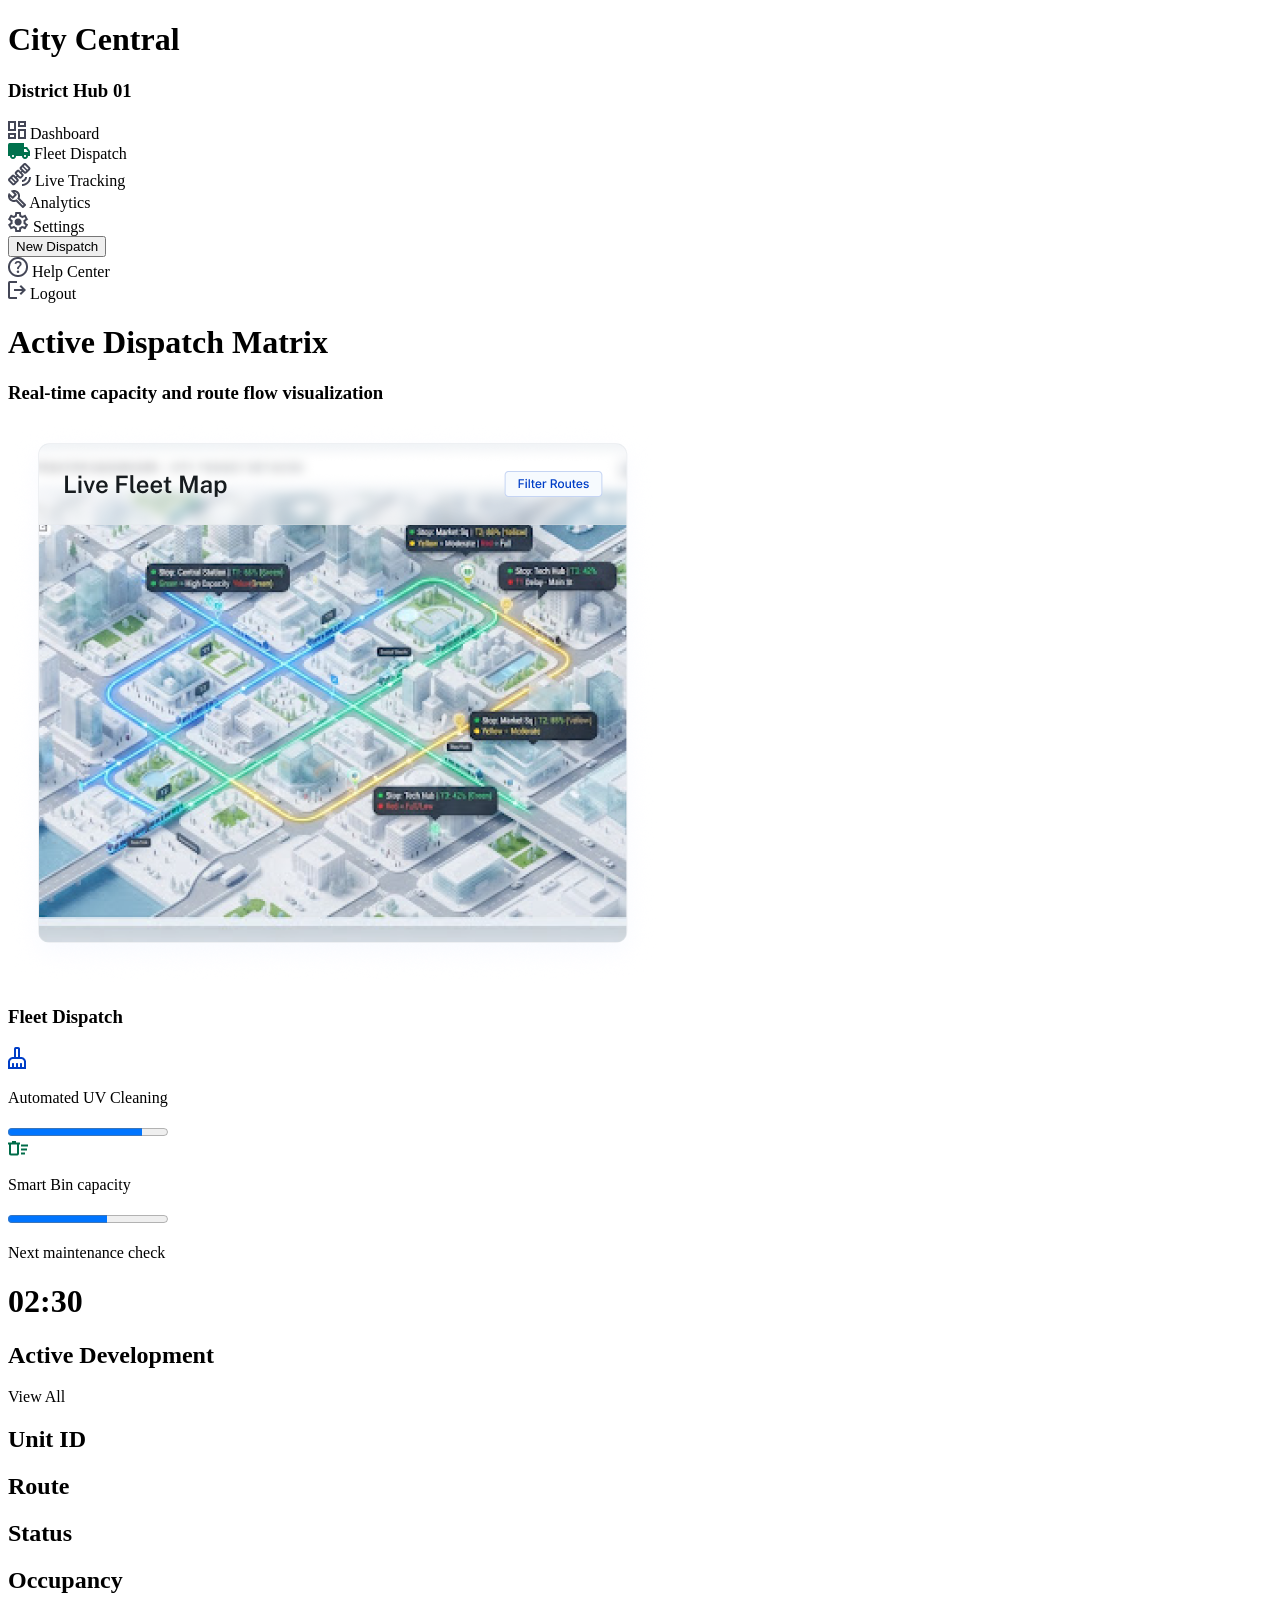
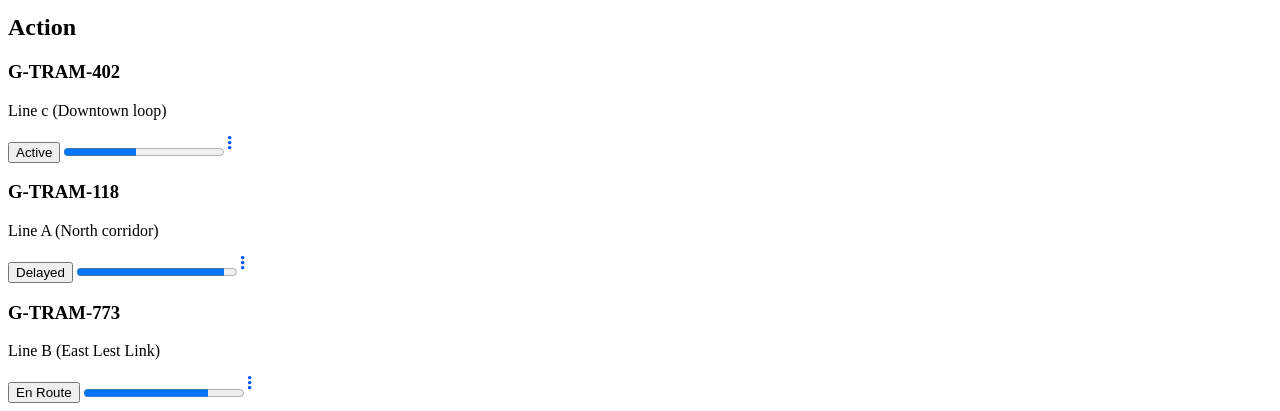
==== Transit-flow-main/deployment.html @ 57418cab "first commit" ====
<!DOCTYPE html>
<html lang="en">

<head>
    <meta charset="UTF-8">
    <meta name="viewport" content="width=device-width, initial-scale=1.0">
    <title>Hub 01</title>
</head>

<body>
    <div>
        <div>
            <h1>City Central</h1>
            <h3>District Hub 01</h3>
        </div>
        <div>
            <img src="./images/squares.png">
            <a>Dashboard</a>
        </div>
        <div>
            <img src="./images/truck.png">
            <a>Fleet Dispatch</a>
        </div>
        <div>
            <img src="./images/signal.png">
            <a>Live Tracking</a>
        </div>
        <div>
            <img src="./images/wrench.png">
            <a>Analytics</a>
        </div>
        <div>
            <img src="./images/settings.png">
            <a>Settings</a>
        </div>
        <div>
            <button>New Dispatch</button>
        </div>
        <div>
            <img src="./images/question mark.png">
            <a>Help Center</a>
        </div>
        <div>
            <img src="./images/exit.png">
            <a>Logout</a>
        </div>
    </div>
    <div>
        <div>
            <h1>Active Dispatch Matrix</h1>
            <h3>Real-time capacity and route flow visualization</h3>
        </div>
        <div>
            <img src="./images/live map.png">
        </div>
        <div>
            <h3>Fleet Dispatch</h3>
        </div>
        <div>
            <img src="./images/brush.png">
            <p>Automated UV Cleaning</p>
            <progress value="84" max="100"></progress>
        </div>
        <div>
            <img src="./images/trashcan.png">
            <p>Smart Bin capacity</p>
            <progress value="62" max="100"></progress>
        </div>
        <div>
            <p>Next maintenance check</p>
            </p>
            <h1>02:30</h1>
        </div>
        <div>
            <h2>Active Development</h2>
            <a> View All</a>
        </div>
        <div>
            <h2>Unit ID</h2>
        </div>
        <div>
            <h2>Route</h2>
        </div>
        <div>
            <h2>Status</h2>
        </div>
        <div>
            <h2>Occupancy</h2>
        </div>
        <div>
            <h2>Action</h2>
        </div>
        <div>
            <h3>G-TRAM-402</h3>
            <p>Line c (Downtown loop)</p>
            <button>Active</button>
            <progress value="45" max="100"></progress>
            <img src="./images/more.png">
        </div>
        <div>
            <h3>G-TRAM-118</h3>
            <p>Line A (North corridor)</p>
            <button>Delayed</button>
            <progress value="92" max="100"></progress>
            <img src="./images/more.png">
        </div>
        <div>
            <h3>G-TRAM-773</h3>
            <p>Line B (East Lest Link)</p>
            <button>En Route</button>
            <progress value="78" max="100"></progress>
            <img src="./images/more.png">
        </div>
    </div>
</body>

</html>
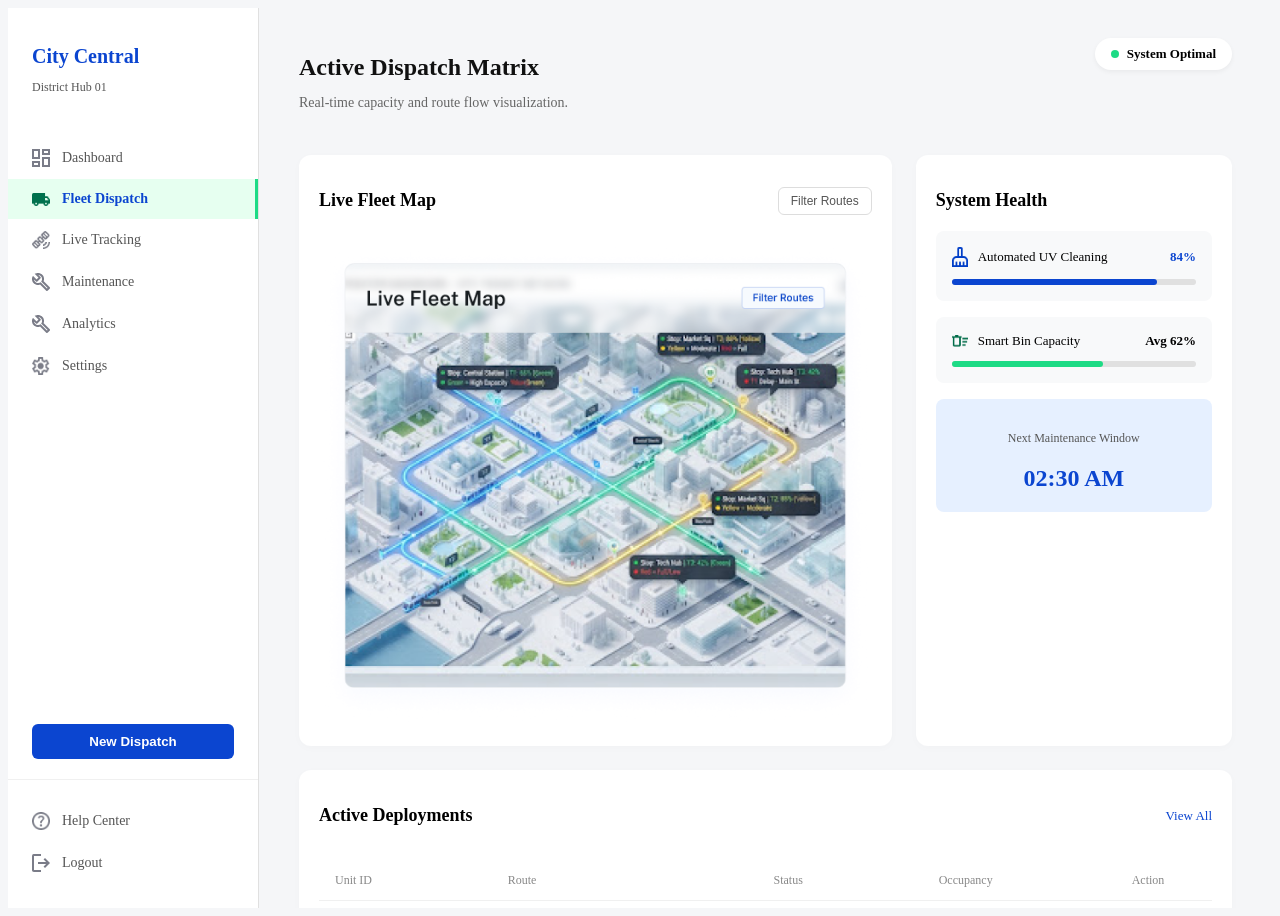
==== commit 2f0fdda2: "my demo day project" ====
--- a/Transit-flow-main/deployment.html
+++ b/Transit-flow-main/deployment.html
@@ -4,112 +4,142 @@
 <head>
     <meta charset="UTF-8">
     <meta name="viewport" content="width=device-width, initial-scale=1.0">
-    <title>Hub 01</title>
+    <title>Hub 01 Deployment</title>
+    <link rel="stylesheet" type="text/css" href="style.css">
 </head>
 
-<body>
-    <div>
-        <div>
-            <h1>City Central</h1>
-            <h3>District Hub 01</h3>
+<body class="dashboard-body">
+    <div class="sidebar">
+        <div class="sidebar-header">
+            <h1 class="sidebar-title">City Central</h1>
+            <h3 class="sidebar-subtitle">District Hub 01</h3>
         </div>
-        <div>
-            <img src="./images/squares.png">
-            <a>Dashboard</a>
+        <div class="sidebar-nav">
+            <a class="sidebar-link"><img class="sidebar-icon" src="./images/squares.png"> Dashboard</a>
+            <a class="sidebar-link active"><img class="sidebar-icon" src="./images/truck.png"> Fleet Dispatch</a>
+            <a class="sidebar-link"><img class="sidebar-icon" src="./images/signal.png"> Live Tracking</a>
+            <a class="sidebar-link"><img class="sidebar-icon" src="./images/wrench.png"> Maintenance</a>
+            <a class="sidebar-link"><img class="sidebar-icon" src="./images/wrench.png"> Analytics</a>
+            <a class="sidebar-link"><img class="sidebar-icon" src="./images/settings.png"> Settings</a>
         </div>
-        <div>
-            <img src="./images/truck.png">
-            <a>Fleet Dispatch</a>
+        <div class="sidebar-actions">
+            <button class="btn-primary sidebar-btn">New Dispatch</button>
         </div>
-        <div>
-            <img src="./images/signal.png">
-            <a>Live Tracking</a>
-        </div>
-        <div>
-            <img src="./images/wrench.png">
-            <a>Analytics</a>
-        </div>
-        <div>
-            <img src="./images/settings.png">
-            <a>Settings</a>
-        </div>
-        <div>
-            <button>New Dispatch</button>
-        </div>
-        <div>
-            <img src="./images/question mark.png">
-            <a>Help Center</a>
-        </div>
-        <div>
-            <img src="./images/exit.png">
-            <a>Logout</a>
+        <div class="sidebar-footer">
+            <a class="sidebar-link"><img class="sidebar-icon" src="./images/question mark.png"> Help Center</a>
+            <a class="sidebar-link"><img class="sidebar-icon" src="./images/exit.png"> Logout</a>
         </div>
     </div>
-    <div>
-        <div>
-            <h1>Active Dispatch Matrix</h1>
-            <h3>Real-time capacity and route flow visualization</h3>
+
+    <div class="main-content">
+        <div class="header-row">
+            <div>
+                <h1 class="page-title">Active Dispatch Matrix</h1>
+                <p class="page-subtitle">Real-time capacity and route flow visualization.</p>
+            </div>
+            <div class="status-badge system-optimal">
+                <span class="dot green-dot"></span> System Optimal
+            </div>
         </div>
-        <div>
-            <img src="./images/live map.png">
+
+        <div class="dashboard-grid">
+            <div class="main-panel">
+                <div class="panel-header">
+                    <h2>Live Fleet Map</h2>
+                    <button class="btn-outline">Filter Routes</button>
+                </div>
+                <img class="map-image" src="./images/live map.png" style="width: 100%; border-radius: 8px;">
+            </div>
+
+            <div class="side-panel">
+                <h2>System Health</h2>
+                <div class="health-card">
+                    <div class="health-card-header">
+                        <img src="./images/brush.png" class="health-icon">
+                        <span>Automated UV Cleaning</span>
+                        <span class="health-value blue">84%</span>
+                    </div>
+                    <div class="progress-bar-bg">
+                        <div class="progress-bar-fill blue" style="width: 84%;"></div>
+                    </div>
+                </div>
+                <div class="health-card">
+                    <div class="health-card-header">
+                        <img src="./images/trashcan.png" class="health-icon">
+                        <span>Smart Bin Capacity</span>
+                        <span class="health-value">Avg 62%</span>
+                    </div>
+                    <div class="progress-bar-bg">
+                        <div class="progress-bar-fill green" style="width: 62%;"></div>
+                    </div>
+                </div>
+                <div class="info-card blue-bg">
+                    <p>Next Maintenance Window</p>
+                    <h2>02:30 AM</h2>
+                </div>
+            </div>
         </div>
-        <div>
-            <h3>Fleet Dispatch</h3>
-        </div>
-        <div>
-            <img src="./images/brush.png">
-            <p>Automated UV Cleaning</p>
-            <progress value="84" max="100"></progress>
-        </div>
-        <div>
-            <img src="./images/trashcan.png">
-            <p>Smart Bin capacity</p>
-            <progress value="62" max="100"></progress>
-        </div>
-        <div>
-            <p>Next maintenance check</p>
-            </p>
-            <h1>02:30</h1>
-        </div>
-        <div>
-            <h2>Active Development</h2>
-            <a> View All</a>
-        </div>
-        <div>
-            <h2>Unit ID</h2>
-        </div>
-        <div>
-            <h2>Route</h2>
-        </div>
-        <div>
-            <h2>Status</h2>
-        </div>
-        <div>
-            <h2>Occupancy</h2>
-        </div>
-        <div>
-            <h2>Action</h2>
-        </div>
-        <div>
-            <h3>G-TRAM-402</h3>
-            <p>Line c (Downtown loop)</p>
-            <button>Active</button>
-            <progress value="45" max="100"></progress>
-            <img src="./images/more.png">
-        </div>
-        <div>
-            <h3>G-TRAM-118</h3>
-            <p>Line A (North corridor)</p>
-            <button>Delayed</button>
-            <progress value="92" max="100"></progress>
-            <img src="./images/more.png">
-        </div>
-        <div>
-            <h3>G-TRAM-773</h3>
-            <p>Line B (East Lest Link)</p>
-            <button>En Route</button>
-            <progress value="78" max="100"></progress>
-            <img src="./images/more.png">
+
+        <div class="table-section">
+            <div class="table-header">
+                <h2>Active Deployments</h2>
+                <a class="view-all">View All</a>
+            </div>
+            <table class="data-table">
+                <thead>
+                    <tr>
+                        <th>Unit ID</th>
+                        <th>Route</th>
+                        <th>Status</th>
+                        <th>Occupancy</th>
+                        <th>Action</th>
+                    </tr>
+                </thead>
+                <tbody>
+                    <tr>
+                        <td><strong>G-TRAM-402</strong></td>
+                        <td>Line C (Downtown Loop)</td>
+                        <td><span class="badge badge-active"><span class="dot green-dot"></span> Active</span></td>
+                        <td>
+                            <div class="occupancy-cell">
+                                <div class="progress-bar-bg small">
+                                    <div class="progress-bar-fill green" style="width: 45%;"></div>
+                                </div>
+                                <span>45%</span>
+                            </div>
+                        </td>
+                        <td><img class="action-icon" src="./images/more.png"></td>
+                    </tr>
+                    <tr>
+                        <td><strong>G-TRAM-118</strong></td>
+                        <td>Line A (North Corridor)</td>
+                        <td><span class="badge badge-delayed"><span class="dot red-dot"></span> Delayed</span></td>
+                        <td>
+                            <div class="occupancy-cell">
+                                <div class="progress-bar-bg small">
+                                    <div class="progress-bar-fill red" style="width: 92%;"></div>
+                                </div>
+                                <span>92%</span>
+                            </div>
+                        </td>
+                        <td><img class="action-icon" src="./images/more.png"></td>
+                    </tr>
+                    <tr>
+                        <td><strong>G-TRAM-773</strong></td>
+                        <td>Line B (East West Link)</td>
+                        <td><span class="badge badge-enroute"><span class="dot blue-dot"></span> En Route</span></td>
+                        <td>
+                            <div class="occupancy-cell">
+                                <div class="progress-bar-bg small">
+                                    <div class="progress-bar-fill yellow" style="width: 78%;"></div>
+                                </div>
+                                <span>78%</span>
+                            </div>
+                        </td>
+                        <td><img class="action-icon" src="./images/more.png"></td>
+                    </tr>
+                </tbody>
+            </table>
         </div>
     </div>
 </body>
--- a/Transit-flow-main/style.css
+++ b/Transit-flow-main/style.css
@@ -0,0 +1,520 @@
+@import url('https://fonts.googleapis.com/css2?family=Inter:wght@400;500;600;700&display=swap');
+
+.navbar-section {
+    display: flex;
+    justify-content: space-between;
+    align-items: center;
+    padding: 20px 5%;
+    border-bottom: 1px solid #f0f0f0;
+}
+
+.logo {
+    color: #0b45d0;
+    font-size: 24px;
+    font-weight: 700;
+}
+
+.nav-links {
+    font-family: 'Inter', sans-serif;
+    font-size: 20px;
+    font-weight: 400;
+    color: black;
+    margin-left: 20px;
+}
+
+.btn-primary {
+    background-color: #0b45d0;
+    color: white;
+    border: none;
+    padding: 10px 20px;
+    border-radius: 6px;
+    font-weight: 600;
+    cursor: pointer;
+}
+
+.hero-section {
+    display: flex;
+    align-items: center;
+    justify-content: space-between;
+    padding: 60px 5%;
+    background-color: #fafbfc;
+}
+
+.hero-content {
+    flex: 1;
+    max-width: 500px;
+}
+
+.pill {
+    display: flex;
+    align-items: center;
+    gap: 8px;
+    background-color: #ffffff;
+    padding: 8px 16px;
+    border-radius: 20px;
+    box-shadow: 0 2px 10px rgba(0,0,0,0.05);
+    width: fit-content;
+    margin-bottom: 24px;
+    font-size: 12px;
+    font-weight: 600;
+    color: #555;
+}
+
+.hero-icon {
+    width: 16px;
+}
+
+.hero-title {
+    font-size: 48px;
+    line-height: 1.2;
+    margin-bottom: 20px;
+    color: #111;
+}
+
+.hero-description {
+    color: #555;
+    font-size: 16px;
+    line-height: 1.6;
+    margin-bottom: 30px;
+}
+
+.hero-actions {
+    display: flex;
+    align-items: center;
+    gap: 20px;
+}
+
+.btn-secondary {
+    color:#111;
+}
+
+.play-btn-container {
+    display: flex;
+    align-items: center;
+    gap: 10px;
+    font-weight: 600;
+    font-size: 14px;
+    cursor: pointer;
+    background-color: white;
+    padding: 10px 16px;
+    border-radius: 8px;
+    box-shadow: 0 2px 10px rgba(0,0,0,0.05);
+}
+
+.play-icon {
+    width: 20px;
+}
+
+.hero-image-container {
+    flex: 1;
+    display: flex;
+    justify-content: flex-end;
+}
+
+.hero-main-image {
+    max-width: 100%;
+    border-radius: 12px;
+    box-shadow: 0 20px 40px rgba(0,0,0,0.1);
+}
+
+.features-section {
+    padding: 80px 5%;
+    text-align: center;
+}
+
+.features-header {
+    max-width: 600px;
+    margin: 0 auto 50px auto;
+}
+
+.features-main-title {
+    font-size: 32px;
+    margin-bottom: 16px;
+    color: #111;
+}
+
+.features-main-description {
+    color: #666;
+    font-size: 16px;
+    line-height: 1.5;
+}
+
+.features-cards {
+    display: flex;
+    gap: 30px;
+    justify-content: space-between;
+}
+
+.feature-card {
+    flex: 1;
+    text-align: left;
+    padding: 30px;
+    border-radius: 12px;
+    box-shadow: 0 4px 20px rgba(0,0,0,0.04);
+    background-color: #fff;
+    border: 1px solid #f0f0f0;
+}
+.feature-image {
+    width: 24px;
+}
+
+.feature-title {
+    font-size: 20px;
+    margin-bottom: 12px;
+    color: #222;
+}
+
+.feature-description {
+    color: #666;
+    font-size: 14px;
+    line-height: 1.5;
+    margin-bottom: 20px;
+}
+
+.feature-link {
+    color: #0b45d0;
+    font-weight: 600;
+    font-size: 14px;
+}
+
+.footer-section {
+    display: flex;
+    justify-content: space-between;
+    align-items: center;
+    padding: 40px 5%;
+    border-top: 1px solid #f0f0f0;
+}
+
+.footer-logo {
+    color: #0b45d0;
+    font-size: 20px;
+    margin-bottom: 4px;
+}
+
+.footer-copyright {
+    color: #1b8755;
+    font-size: 12px;
+}
+
+.footer-right {
+    display: flex;
+    gap: 20px;
+}
+
+.footer-link {
+    color: #888;
+    font-size: 12px;
+}
+
+.dashboard-body {
+    display: flex;
+    background-color: #f5f6f8;
+    height: 100vh;
+    overflow: hidden;
+}
+
+.sidebar {
+    width: 250px;
+    background-color: #ffffff;
+    border-right: 1px solid #e0e0e0;
+    display: flex;
+    flex-direction: column;
+    padding: 24px 0;
+}
+
+.sidebar-header {
+    padding: 0 24px 30px 24px;
+}
+
+.sidebar-title {
+    color: #0b45d0;
+    font-size: 20px;
+    margin-bottom: 4px;
+}
+
+.sidebar-subtitle {
+    color: #555;
+    font-size: 12px;
+    font-weight: 500;
+}
+
+.sidebar-nav {
+    display: flex;
+    flex-direction: column;
+    flex: 1;
+}
+
+.sidebar-link {
+    display: flex;
+    align-items: center;
+    gap: 12px;
+    padding: 12px 24px;
+    color: #555;
+    font-size: 14px;
+    font-weight: 500;
+}
+
+.sidebar-link.active {
+    background-color: #e6fff0;
+    color: #0b45d0;
+    font-weight: 600;
+    border-right: 3px solid #1ddb85;
+}
+
+.sidebar-icon {
+    width: 18px;
+    opacity: 0.7;
+}
+
+.sidebar-link.active .sidebar-icon {
+    opacity: 1;
+}
+
+.sidebar-actions {
+    padding: 20px 24px;
+}
+
+.sidebar-btn {
+    width: 100%;
+}
+
+.sidebar-footer {
+    padding-top: 20px;
+    border-top: 1px solid #f0f0f0;
+}
+
+.main-content {
+    flex: 1;
+    padding: 30px 40px;
+    overflow-y: auto;
+}
+
+.header-row {
+    display: flex;
+    justify-content: space-between;
+    align-items: flex-start;
+    margin-bottom: 30px;
+}
+
+.page-title {
+    font-size: 24px;
+    color: #111;
+    margin-bottom: 8px;
+}
+
+.page-subtitle {
+    font-size: 14px;
+    color: #666;
+}
+
+.status-badge {
+    display: flex;
+    align-items: center;
+    gap: 8px;
+    padding: 8px 16px;
+    border-radius: 20px;
+    font-size: 13px;
+    font-weight: 600;
+    background-color: white;
+    box-shadow: 0 2px 5px rgba(0,0,0,0.05);
+}
+
+.dot {
+    width: 8px;
+    height: 8px;
+    border-radius: 50%;
+}
+
+.green-dot { background-color: #1ddb85; }
+.red-dot { background-color: #ff4d4f; }
+.blue-dot { background-color: #0b45d0; }
+
+.dashboard-grid {
+    display: flex;
+    gap: 24px;
+    margin-bottom: 24px;
+}
+
+.main-panel {
+    flex: 2;
+    background-color: white;
+    border-radius: 12px;
+    padding: 20px;
+    box-shadow: 0 2px 10px rgba(0,0,0,0.02);
+}
+
+.side-panel {
+    flex: 1;
+    background-color: white;
+    border-radius: 12px;
+    padding: 20px;
+    box-shadow: 0 2px 10px rgba(0,0,0,0.02);
+}
+
+.panel-header {
+    display: flex;
+    justify-content: space-between;
+    align-items: center;
+    margin-bottom: 20px;
+}
+
+.panel-header h2 {
+    font-size: 18px;
+}
+
+.btn-outline {
+    background: transparent;
+    border: 1px solid #ddd;
+    padding: 6px 12px;
+    border-radius: 6px;
+    font-size: 12px;
+    color: #555;
+    cursor: pointer;
+}
+
+.side-panel h2 {
+    font-size: 18px;
+    margin-bottom: 20px;
+}
+
+.health-card {
+    background-color: #f8f9fa;
+    border-radius: 8px;
+    padding: 16px;
+    margin-bottom: 16px;
+}
+
+.health-card-header {
+    display: flex;
+    align-items: center;
+    gap: 10px;
+    margin-bottom: 12px;
+    font-size: 13px;
+    font-weight: 500;
+}
+
+.health-icon {
+    width: 16px;
+}
+
+.health-value {
+    margin-left: auto;
+    font-weight: 700;
+}
+
+.health-value.blue { color: #0b45d0; }
+
+
+.progress-bar-bg {
+    background-color: #e0e0e0;
+    height: 6px;
+    border-radius: 3px;
+    width: 100%;
+}
+
+.progress-bar-fill {
+    height: 100%;
+    border-radius: 3px;
+}
+
+.progress-bar-fill.blue { background-color: #0b45d0; }
+.progress-bar-fill.green { background-color: #1ddb85; }
+.progress-bar-fill.red { background-color: #ff4d4f; }
+.progress-bar-fill.yellow { background-color: #fadb14; }
+
+.info-card.blue-bg {
+    background-color: #e6f0ff;
+    padding: 20px;
+    border-radius: 8px;
+    text-align: center;
+}
+
+.info-card.blue-bg p {
+    font-size: 12px;
+    color: #555;
+    margin-bottom: 8px;
+}
+
+.info-card.blue-bg h2 {
+    color: #0b45d0;
+    font-size: 24px;
+    margin-bottom: 0;
+}
+
+/* =========================================
+   Table Section
+   ========================================= */
+.table-section {
+    background-color: white;
+    border-radius: 12px;
+    padding: 20px;
+    box-shadow: 0 2px 10px rgba(0,0,0,0.02);
+}
+
+.table-header {
+    display: flex;
+    justify-content: space-between;
+    align-items: center;
+    margin-bottom: 20px;
+}
+
+.table-header h2 {
+    font-size: 18px;
+}
+
+.view-all {
+    color: #0b45d0;
+    font-size: 13px;
+    font-weight: 500;
+}
+
+.data-table {
+    width: 100%;
+    border-collapse: collapse;
+}
+
+.data-table th {
+    text-align: left;
+    padding: 12px 16px;
+    color: #888;
+    font-size: 12px;
+    font-weight: 500;
+    border-bottom: 1px solid #f0f0f0;
+}
+
+.data-table td {
+    padding: 16px;
+    font-size: 14px;
+    color: #333;
+    border-bottom: 1px solid #f9f9f9;
+}
+
+.badge {
+    display: inline-flex;
+    align-items: center;
+    gap: 6px;
+    padding: 4px 10px;
+    border-radius: 12px;
+    font-size: 12px;
+    font-weight: 500;
+}
+
+.badge-active { background-color: #e6fff0; color: #1ddb85; }
+.badge-delayed { background-color: #fff1f0; color: #ff4d4f; }
+.badge-enroute { background-color: #e6f0ff; color: #0b45d0; }
+
+.occupancy-cell {
+    display: flex;
+    align-items: center;
+    gap: 12px;
+}
+
+.progress-bar-bg.small {
+    width: 60px;
+    height: 4px;
+}
+
+.action-icon {
+    width: 4px;
+    cursor: pointer;
+}
